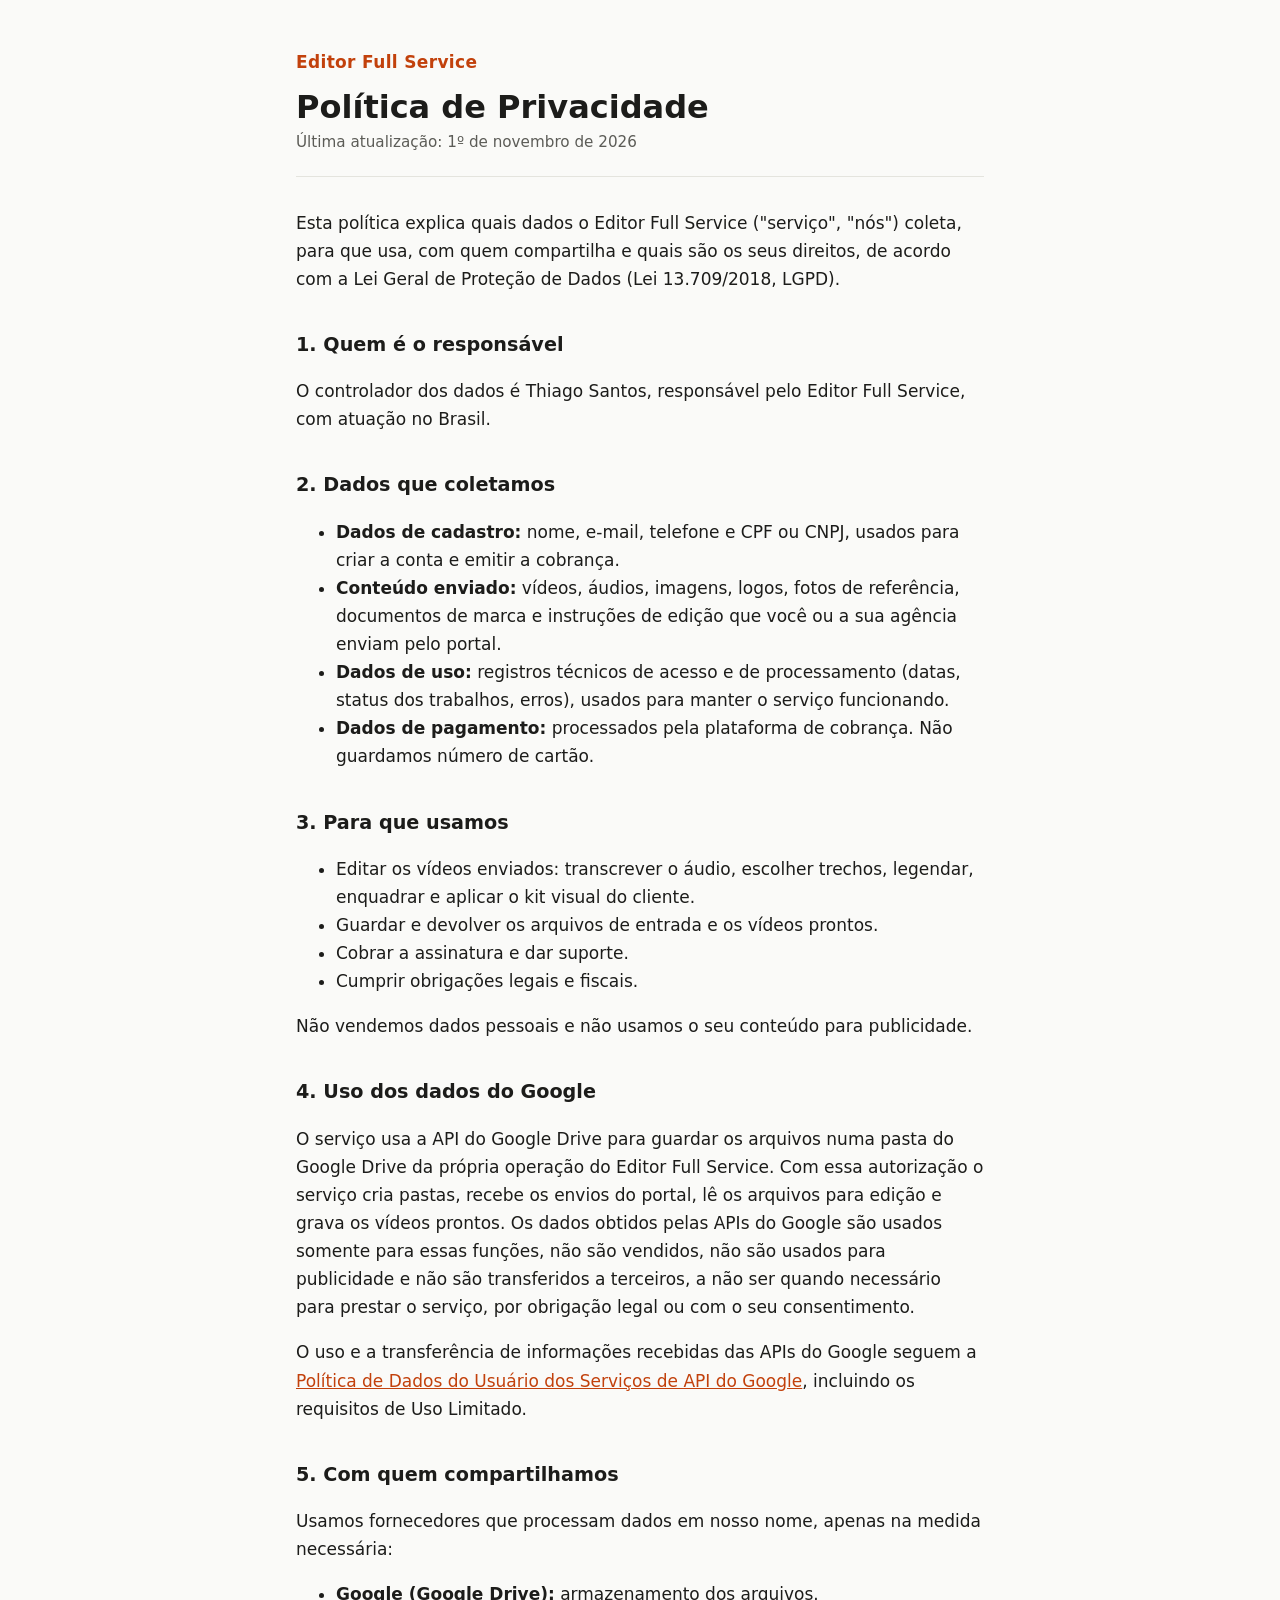
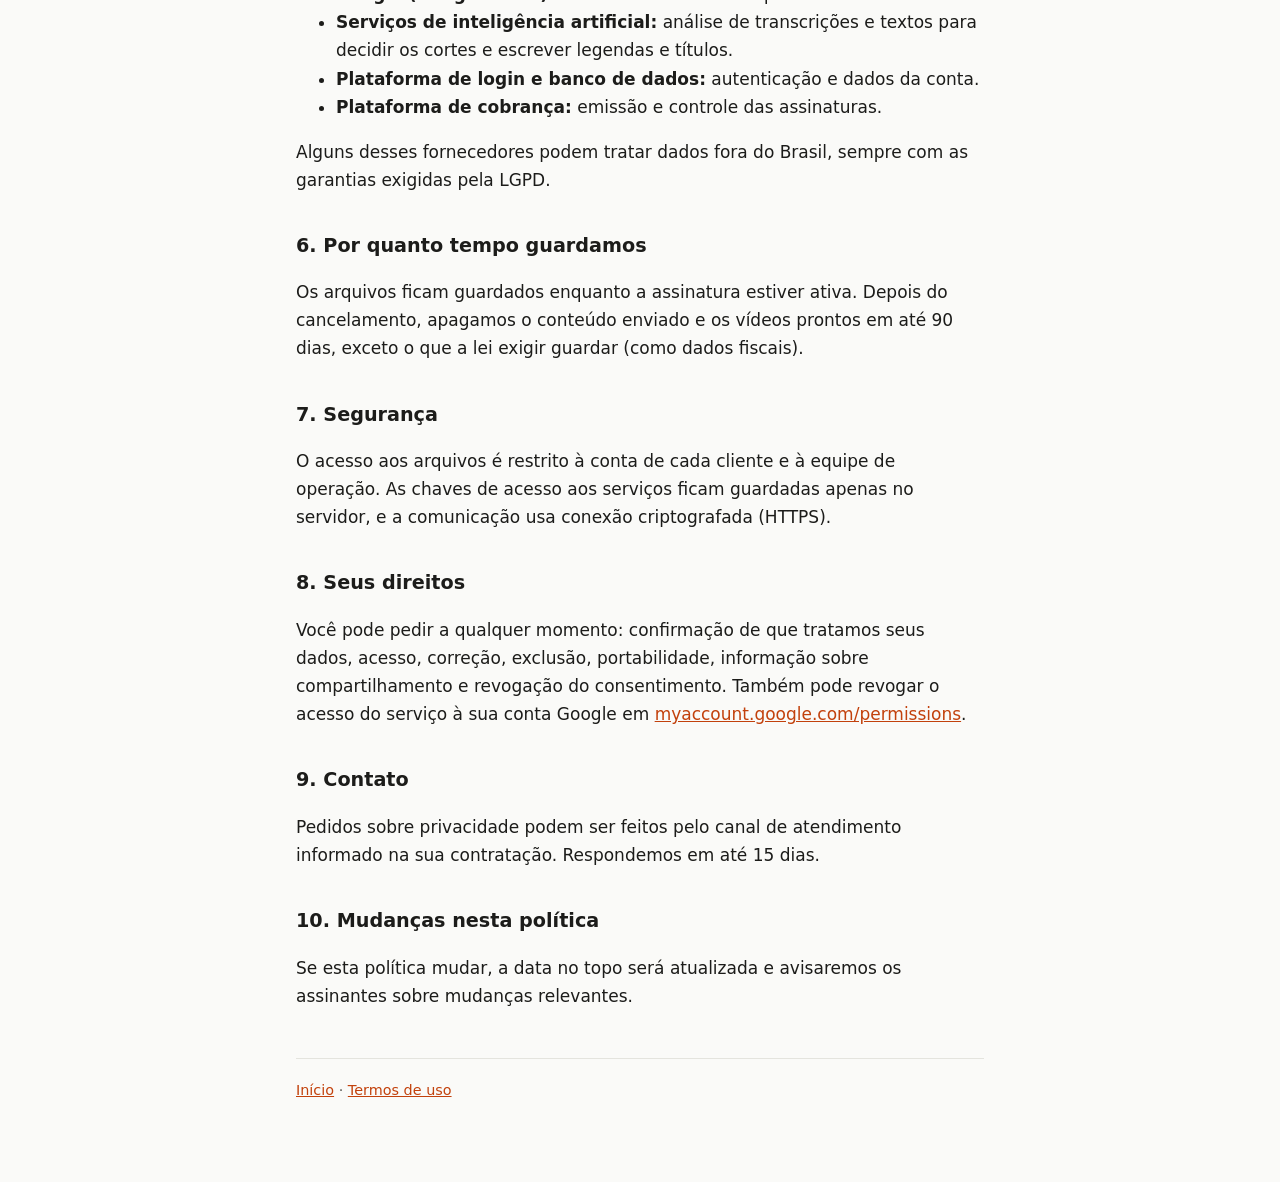
==== privacidade.html @ 6c1f87cb "Paginas do Editor Full Service: inicio, privacidade e termos Co-Authored-By: Claude Opus 5.5 <norepl" ====
<!doctype html>
<html lang="pt-BR">
<head>
  <meta charset="utf-8">
  <meta name="viewport" content="width=device-width, initial-scale=1">
  <title>Política de Privacidade</title>
  <meta name="description" content="Como o Editor Full Service coleta, usa e protege os seus dados.">
  <link rel="stylesheet" href="estilo.css">
</head>
<body>
<main>
  <header>
    <a class="marca" href="./">Editor Full Service</a>
    <h1>Política de Privacidade</h1>
    <p class="data">Última atualização: 1º de novembro de 2026</p>
  </header>

  <p>Esta política explica quais dados o Editor Full Service ("serviço", "nós") coleta, para que usa, com quem compartilha e quais são os seus direitos, de acordo com a Lei Geral de Proteção de Dados (Lei 13.709/2018, LGPD).</p>

  <h2>1. Quem é o responsável</h2>
  <p>O controlador dos dados é Thiago Santos, responsável pelo Editor Full Service, com atuação no Brasil.</p>

  <h2>2. Dados que coletamos</h2>
  <ul>
    <li><strong>Dados de cadastro:</strong> nome, e-mail, telefone e CPF ou CNPJ, usados para criar a conta e emitir a cobrança.</li>
    <li><strong>Conteúdo enviado:</strong> vídeos, áudios, imagens, logos, fotos de referência, documentos de marca e instruções de edição que você ou a sua agência enviam pelo portal.</li>
    <li><strong>Dados de uso:</strong> registros técnicos de acesso e de processamento (datas, status dos trabalhos, erros), usados para manter o serviço funcionando.</li>
    <li><strong>Dados de pagamento:</strong> processados pela plataforma de cobrança. Não guardamos número de cartão.</li>
  </ul>

  <h2>3. Para que usamos</h2>
  <ul>
    <li>Editar os vídeos enviados: transcrever o áudio, escolher trechos, legendar, enquadrar e aplicar o kit visual do cliente.</li>
    <li>Guardar e devolver os arquivos de entrada e os vídeos prontos.</li>
    <li>Cobrar a assinatura e dar suporte.</li>
    <li>Cumprir obrigações legais e fiscais.</li>
  </ul>
  <p>Não vendemos dados pessoais e não usamos o seu conteúdo para publicidade.</p>

  <h2>4. Uso dos dados do Google</h2>
  <p>O serviço usa a API do Google Drive para guardar os arquivos numa pasta do Google Drive da própria operação do Editor Full Service. Com essa autorização o serviço cria pastas, recebe os envios do portal, lê os arquivos para edição e grava os vídeos prontos. Os dados obtidos pelas APIs do Google são usados somente para essas funções, não são vendidos, não são usados para publicidade e não são transferidos a terceiros, a não ser quando necessário para prestar o serviço, por obrigação legal ou com o seu consentimento.</p>
  <p>O uso e a transferência de informações recebidas das APIs do Google seguem a <a href="https://developers.google.com/terms/api-services-user-data-policy" rel="noopener">Política de Dados do Usuário dos Serviços de API do Google</a>, incluindo os requisitos de Uso Limitado.</p>

  <h2>5. Com quem compartilhamos</h2>
  <p>Usamos fornecedores que processam dados em nosso nome, apenas na medida necessária:</p>
  <ul>
    <li><strong>Google (Google Drive):</strong> armazenamento dos arquivos.</li>
    <li><strong>Serviços de inteligência artificial:</strong> análise de transcrições e textos para decidir os cortes e escrever legendas e títulos.</li>
    <li><strong>Plataforma de login e banco de dados:</strong> autenticação e dados da conta.</li>
    <li><strong>Plataforma de cobrança:</strong> emissão e controle das assinaturas.</li>
  </ul>
  <p>Alguns desses fornecedores podem tratar dados fora do Brasil, sempre com as garantias exigidas pela LGPD.</p>

  <h2>6. Por quanto tempo guardamos</h2>
  <p>Os arquivos ficam guardados enquanto a assinatura estiver ativa. Depois do cancelamento, apagamos o conteúdo enviado e os vídeos prontos em até 90 dias, exceto o que a lei exigir guardar (como dados fiscais).</p>

  <h2>7. Segurança</h2>
  <p>O acesso aos arquivos é restrito à conta de cada cliente e à equipe de operação. As chaves de acesso aos serviços ficam guardadas apenas no servidor, e a comunicação usa conexão criptografada (HTTPS).</p>

  <h2>8. Seus direitos</h2>
  <p>Você pode pedir a qualquer momento: confirmação de que tratamos seus dados, acesso, correção, exclusão, portabilidade, informação sobre compartilhamento e revogação do consentimento. Também pode revogar o acesso do serviço à sua conta Google em <a href="https://myaccount.google.com/permissions" rel="noopener">myaccount.google.com/permissions</a>.</p>

  <h2>9. Contato</h2>
  <p>Pedidos sobre privacidade podem ser feitos pelo canal de atendimento informado na sua contratação. Respondemos em até 15 dias.</p>

  <h2>10. Mudanças nesta política</h2>
  <p>Se esta política mudar, a data no topo será atualizada e avisaremos os assinantes sobre mudanças relevantes.</p>

  <footer><a href="./">Início</a> · <a href="termos.html">Termos de uso</a></footer>
</main>
</body>
</html>
---- estilo.css ----
:root {
  --fundo: #fafaf8;
  --texto: #1c1c1a;
  --suave: #5c5c57;
  --linha: #e4e4de;
  --destaque: #c2410c;
}
@media (prefers-color-scheme: dark) {
  :root {
    --fundo: #141413;
    --texto: #ededea;
    --suave: #a3a39c;
    --linha: #2c2c29;
    --destaque: #fb923c;
  }
}
* { box-sizing: border-box; }
body {
  margin: 0;
  background: var(--fundo);
  color: var(--texto);
  font: 17px/1.65 system-ui, -apple-system, "Segoe UI", Roboto, sans-serif;
}
main { max-width: 720px; margin: 0 auto; padding: 48px 16px 80px; }
header { border-bottom: 1px solid var(--linha); padding-bottom: 20px; margin-bottom: 32px; }
.marca { font-weight: 700; letter-spacing: .02em; color: var(--destaque); text-decoration: none; }
h1 { font-size: 2rem; line-height: 1.2; margin: 12px 0 4px; }
h2 { font-size: 1.2rem; margin: 36px 0 8px; }
p, li { color: var(--texto); }
.data { color: var(--suave); font-size: .95rem; margin: 0; }
a { color: var(--destaque); }
nav { display: flex; gap: 20px; flex-wrap: wrap; margin-top: 12px; font-size: .95rem; }
footer { border-top: 1px solid var(--linha); margin-top: 48px; padding-top: 20px; color: var(--suave); font-size: .9rem; }
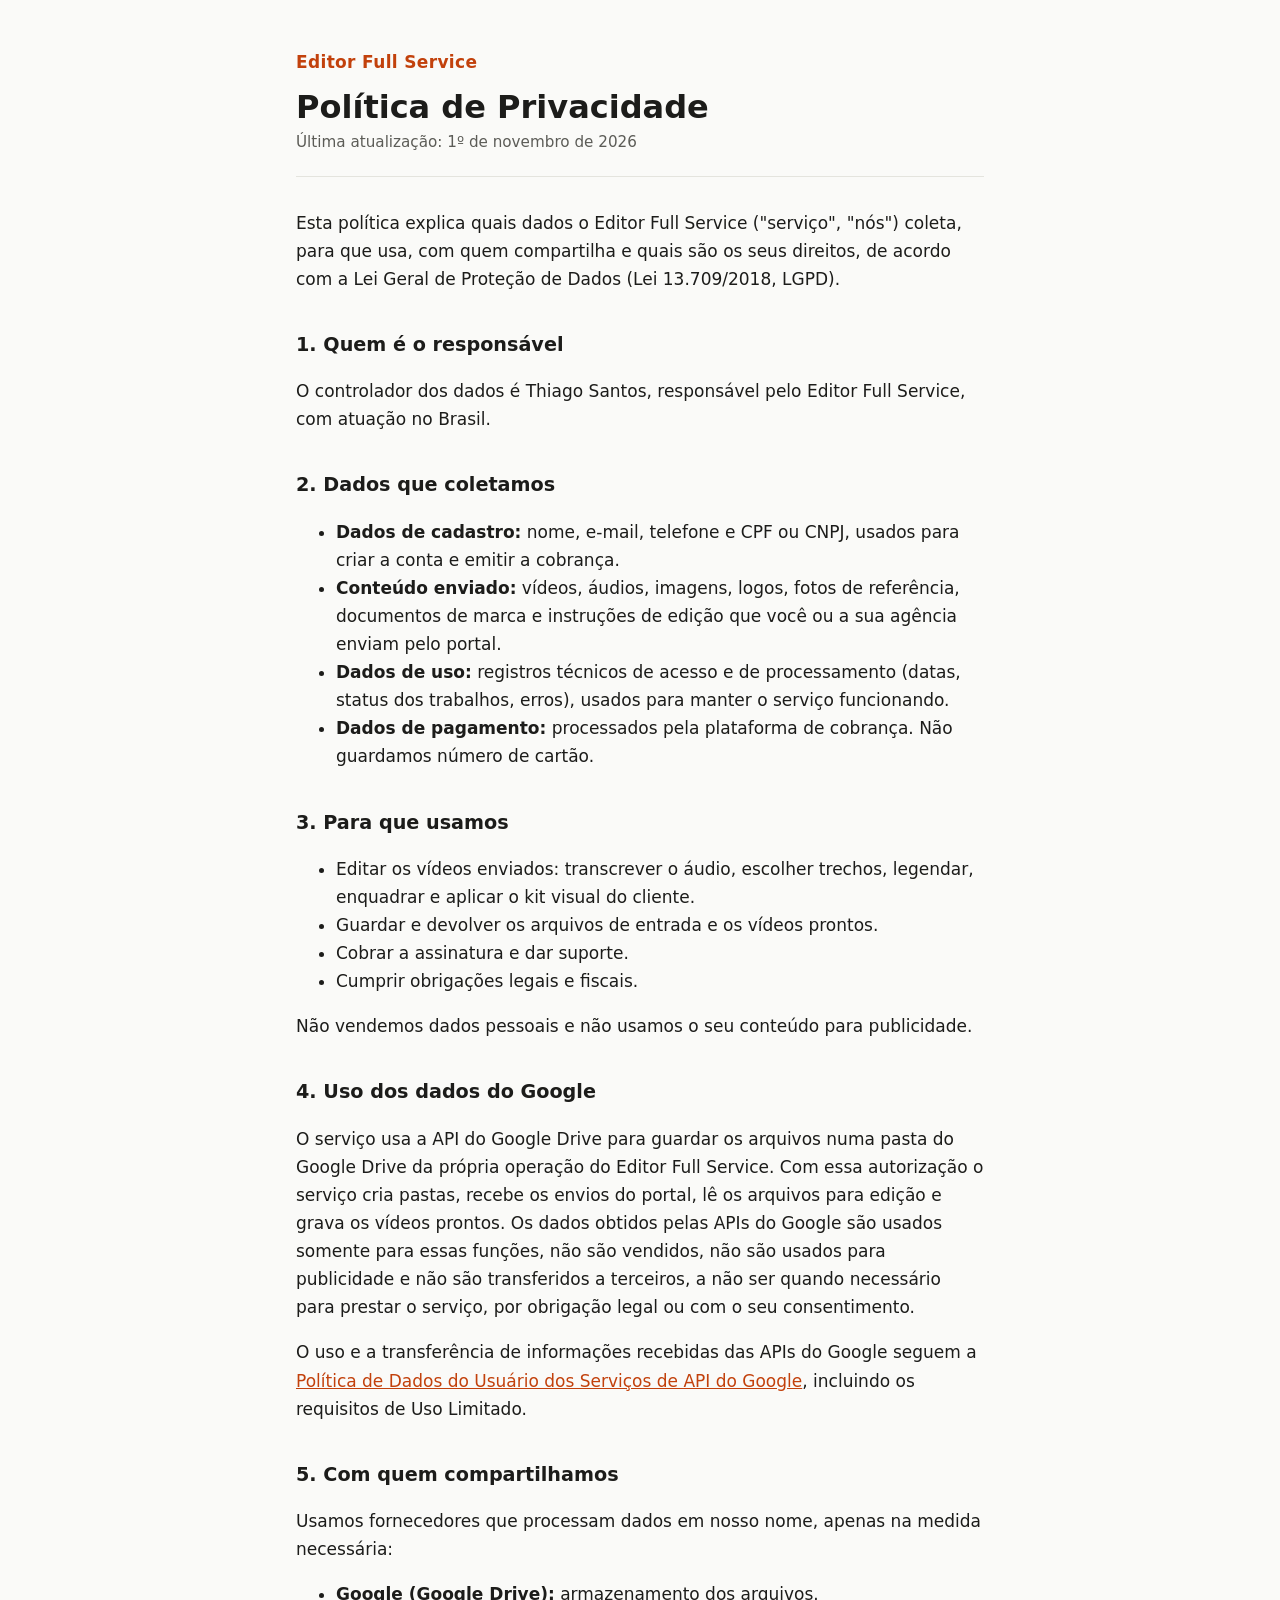
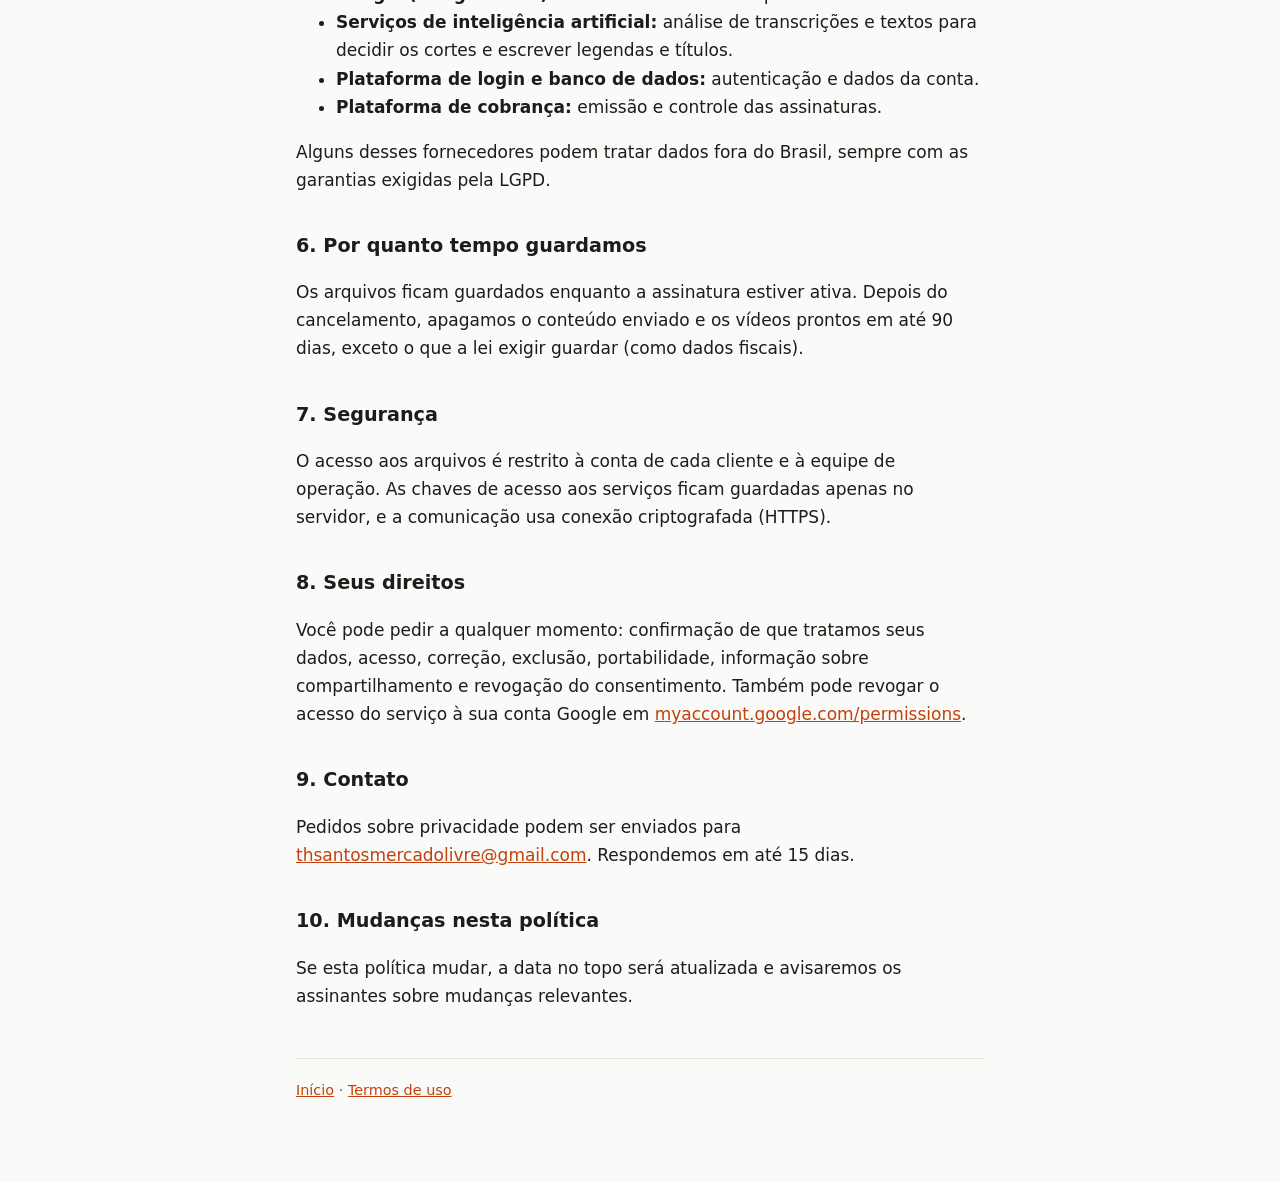
==== commit f7333897: "Contato por e-mail na politica e no rodape Co-Authored-By: Claude Opus 5.5 <noreply@anthropic.com>" ====
--- a/privacidade.html
+++ b/privacidade.html
@@ -61,7 +61,7 @@
   <p>Você pode pedir a qualquer momento: confirmação de que tratamos seus dados, acesso, correção, exclusão, portabilidade, informação sobre compartilhamento e revogação do consentimento. Também pode revogar o acesso do serviço à sua conta Google em <a href="https://myaccount.google.com/permissions" rel="noopener">myaccount.google.com/permissions</a>.</p>
 
   <h2>9. Contato</h2>
-  <p>Pedidos sobre privacidade podem ser feitos pelo canal de atendimento informado na sua contratação. Respondemos em até 15 dias.</p>
+  <p>Pedidos sobre privacidade podem ser enviados para <a href="mailto:thsantosmercadolivre@gmail.com">thsantosmercadolivre@gmail.com</a>. Respondemos em até 15 dias.</p>
 
   <h2>10. Mudanças nesta política</h2>
   <p>Se esta política mudar, a data no topo será atualizada e avisaremos os assinantes sobre mudanças relevantes.</p>
